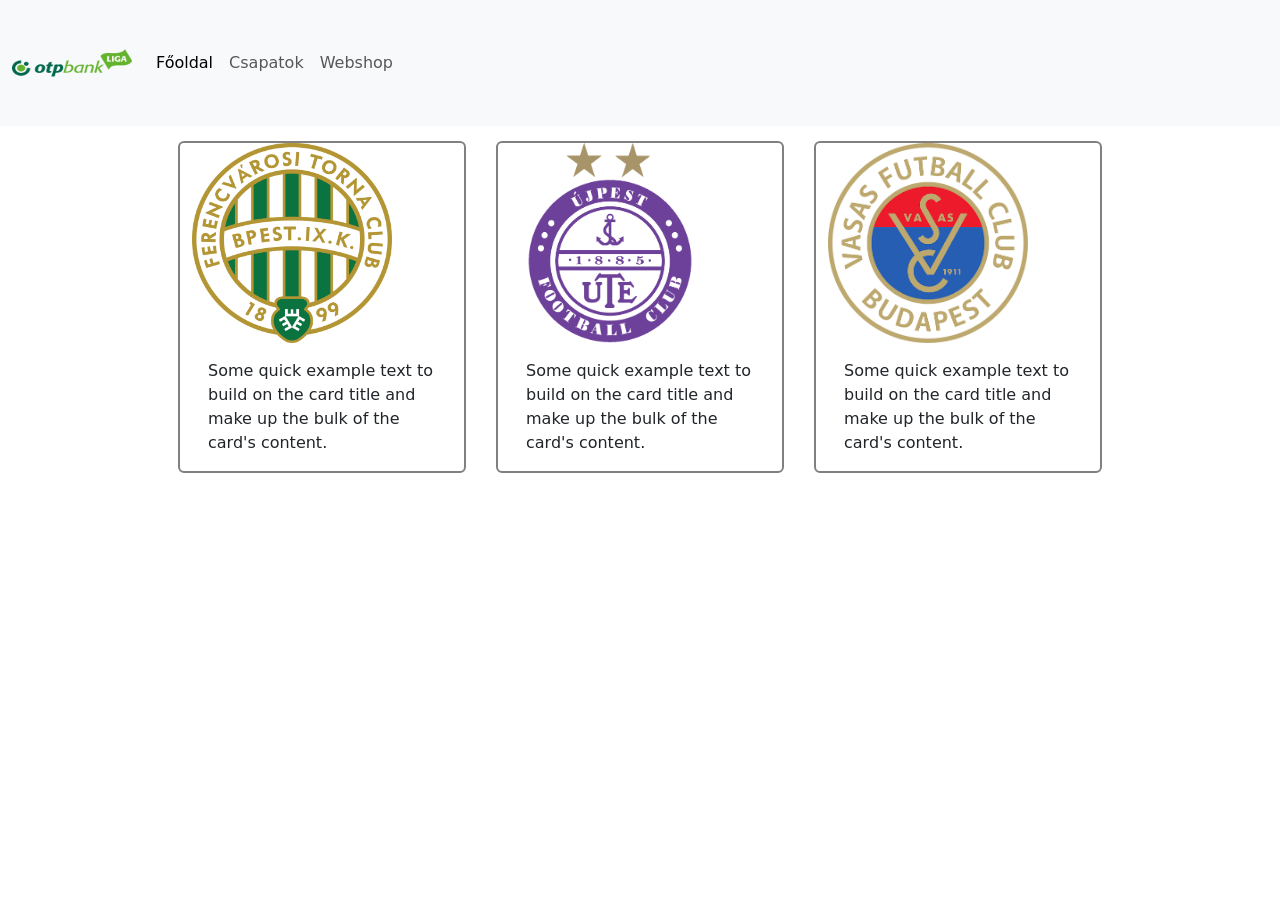
==== csapatok.html @ 621c9a52 "csapat oldal mintaja" ====
<!DOCTYPE html>
<html lang="hu">

<head>
    <meta charset="UTF-8">
    <meta name="viewport" content="width=device-width, initial-scale=1.0">
    <link href="https://cdn.jsdelivr.net/npm/bootstrap@5.0.2/dist/css/bootstrap.min.css" rel="stylesheet"
        integrity="sha384-EVSTQN3/azprG1Anm3QDgpJLIm9Nao0Yz1ztcQTwFspd3yD65VohhpuuCOmLASjC" crossorigin="anonymous">
    <link rel="stylesheet" href="css/style.css">
    <title>NB1 Watch</title>
</head>

<body>
    <nav class="navbar navbar-expand-lg navbar-light bg-light">
        <div class="container-fluid">
            <a class="navbar-brand" href="index.html"><img src="pics/141.png" alt="141" class="logo"></a>
            <button class="navbar-toggler" type="button" data-bs-toggle="collapse" data-bs-target="#navbarNavAltMarkup"
                aria-controls="navbarNavAltMarkup" aria-expanded="false" aria-label="Toggle navigation">
                <span class="navbar-toggler-icon"></span>
            </button>
            <div class="collapse navbar-collapse" id="navbarNavAltMarkup">
                <div class="navbar-nav">
                    <a class="nav-link active" aria-current="page" href="index.html">Főoldal</a>
                    <a class="nav-link" href="csapatok.html">Csapatok</a>
                    <a class="nav-link" href="webshop.html">Webshop</a>
                </div>
            </div>
        </div>
    </nav>

    <div class="container">
        <div class="col col-rows-1 col-rows-md-2 col-rows-lg-3">
            <div class="row">
                <div class="card" style="width: 18rem;">
                    <img src="pics/ftc.webp" class="card-img-top" alt="ftc">
                    <div class="card-body">
                        <p class="card-text">Some quick example text to build on the card title and make up the bulk of
                            the
                            card's content.</p>
                    </div>
                </div>
                <div class="card" style="width: 18rem;">
                    <img src="pics/ute.svg" class="card-img-top" alt="ute">
                    <div class="card-body">
                        <p class="card-text">Some quick example text to build on the card title and make up the bulk of
                            the
                            card's content.</p>
                    </div>
                </div>
                <div class="card" style="width: 18rem;">
                    <img src="pics/vasas.png" class="card-img-top" alt="vasas">
                    <div class="card-body">
                        <p class="card-text">Some quick example text to build on the card title and make up the bulk of
                            the
                            card's content.</p>
                    </div>
                </div>
            </div>
        </div>
    </div>
</body>
---- css/style.css ----
.logo{
    height: 100px;
    width: 120px;
}

.carousel-item{
    max-height: 700px;
}

.card{
    justify-content: center;
    margin: 15px;
    border: solid gray 2px;
}

.card-img-top{
    max-height: 200px;
    max-width: 200px;
}

.row{
    justify-content: center;
}
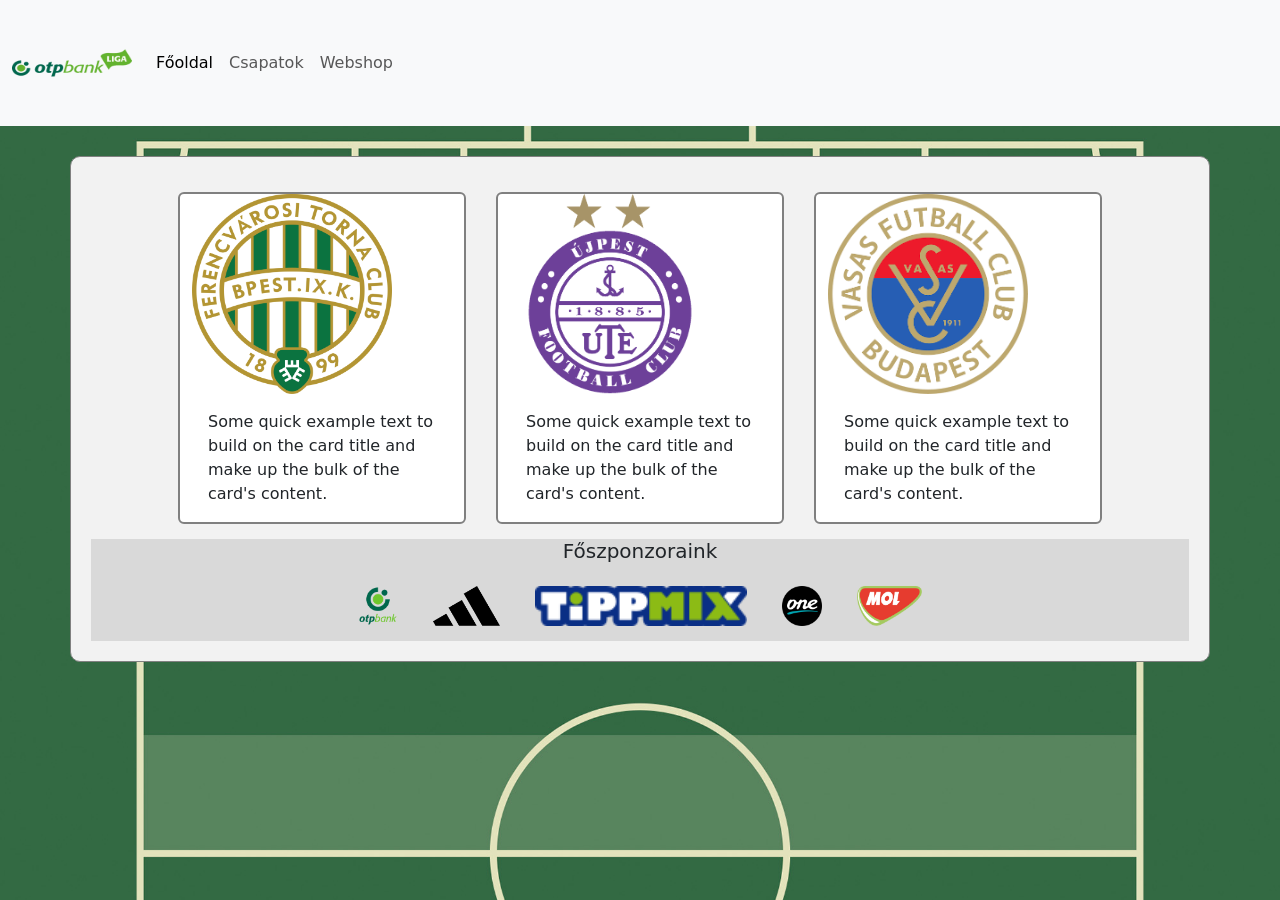
==== commit c0751de8: "fooldal befejezese" ====
--- a/csapatok.html
+++ b/csapatok.html
@@ -57,5 +57,13 @@
                 </div>
             </div>
         </div>
+        <footer>
+            <h5>Főszponzoraink</h5>
+            <a href="https://www.otpbank.hu/portal/hu/maganszemelyek" target="_blank"><img src="pics/otpbank.webp" alt="otpbank" id="szponzor"></a>
+            <a href="https://www.adidas.hu/" target="_blank"><img src="pics/adidas.webp" alt="adidas" id="szponzor"></a>
+            <a href="https://www.tippmixpro.hu/" target="_blank"><img src="pics/tippmix.png" alt="tippmix" id="szponzor"></a>
+            <a href="https://www.one.hu/" target="_blank"><img src="pics/one_logo2.png" alt="one" id="szponzor"></a>
+            <a href="https://mol.hu/hu/" target="_blank"><img src="pics/MOL_logo_2014_ok.png" alt="mol" id="szponzor"></a>
+        </footer>
     </div>
 </body>
--- a/css/style.css
+++ b/css/style.css
@@ -1,23 +1,90 @@
-.logo{
+.logo {
     height: 100px;
     width: 120px;
 }
 
-.carousel-item{
+body {
+    background-image: url(../pics/hatter.jpg);
+    background-repeat: no-repeat;
+    background-size: cover;
+}
+
+.carousel-item {
     max-height: 700px;
 }
 
-.card{
+.carousel-caption {
+    margin: 30px;
+    background-color: rgba(255, 255, 255, 0.6);
+    border-radius: 5px;
+}
+
+.card {
     justify-content: center;
     margin: 15px;
     border: solid gray 2px;
 }
 
-.card-img-top{
+.card-img-top {
     max-height: 200px;
     max-width: 200px;
 }
 
-.row{
+.row {
     justify-content: center;
+}
+
+.container {
+    background-color: #f2f2f2;
+    border: gray solid 1px;
+    border-radius: 10px;
+    padding: 20px;
+    margin-top: 30px;
+}
+
+.carousel {
+    padding: 5px;
+}
+
+table,
+th,
+td {
+    border: 1px solid #e6e6e6;
+    border-collapse: collapse;
+    padding: 5px;
+    border-bottom: 1px solid gray;
+}
+
+th,
+td {
+    background-color: #e6e6e6;
+    text-align: center;
+}
+
+#europa {
+    background-color: #68c1fd;
+}
+
+#lefele {
+    background-color: #e60000;
+}
+
+#kicsikep {
+    width: 30px;
+    height: 30px;
+}
+
+.naptar {
+    margin-top: 140px;
+}
+
+footer {
+    text-align: center;
+    align-items: center;
+    background-color: #d9d9d9;
+}
+
+#szponzor {
+    height: 70px;
+    padding: 15px;
 }
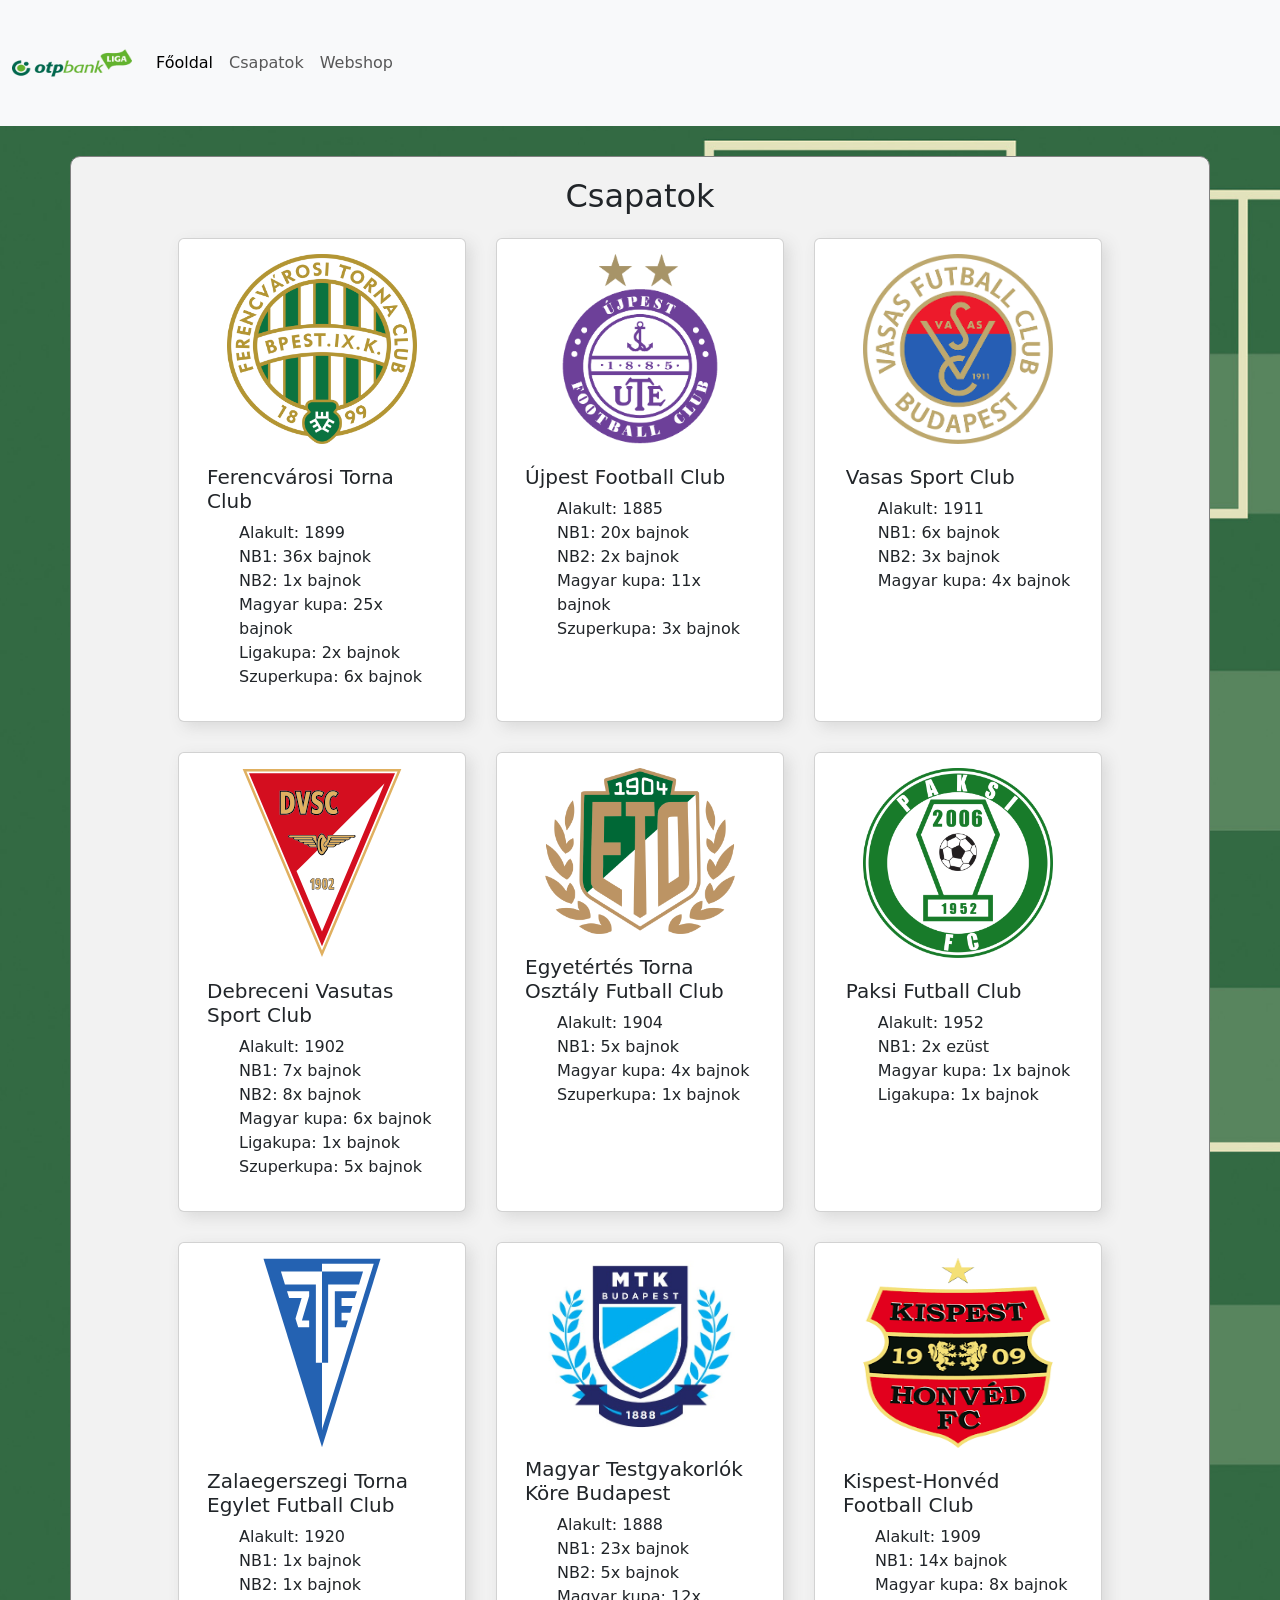
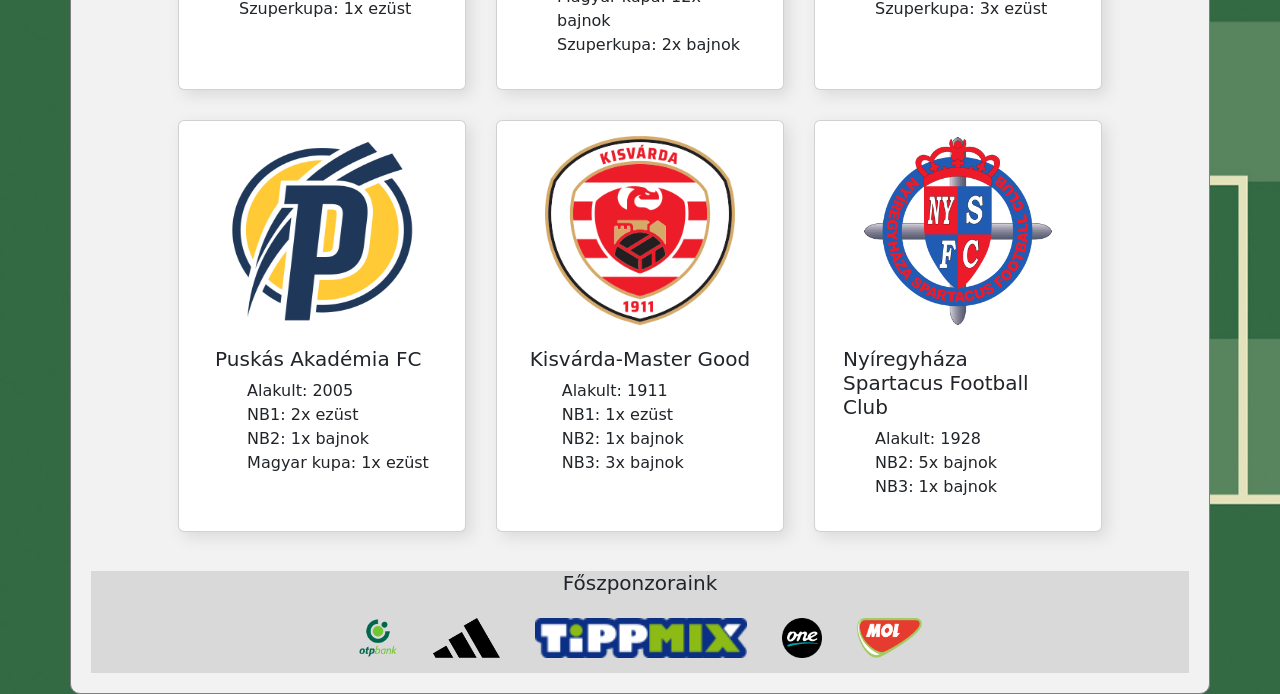
==== commit 2a3dea8b: "csapatok oldal befejezese" ====
--- a/csapatok.html
+++ b/csapatok.html
@@ -29,41 +29,178 @@
     </nav>
 
     <div class="container">
+        <header>
+            <h2>Csapatok</h2>
+        </header>
         <div class="col col-rows-1 col-rows-md-2 col-rows-lg-3">
             <div class="row">
                 <div class="card" style="width: 18rem;">
                     <img src="pics/ftc.webp" class="card-img-top" alt="ftc">
                     <div class="card-body">
-                        <p class="card-text">Some quick example text to build on the card title and make up the bulk of
-                            the
-                            card's content.</p>
+                        <h5>Ferencvárosi Torna Club</h5>
+                        <ul style="list-style-type:none;">
+                            <li>Alakult: 1899</li>
+                            <li>NB1: 36x bajnok</li>
+                            <li>NB2: 1x bajnok</li>
+                            <li>Magyar kupa: 25x bajnok</li>
+                            <li>Ligakupa: 2x bajnok</li>
+                            <li>Szuperkupa: 6x bajnok</li>
+                        </ul>
                     </div>
                 </div>
                 <div class="card" style="width: 18rem;">
                     <img src="pics/ute.svg" class="card-img-top" alt="ute">
                     <div class="card-body">
-                        <p class="card-text">Some quick example text to build on the card title and make up the bulk of
-                            the
-                            card's content.</p>
+                        <h5>Újpest Football Club</h5>
+                        <ul style="list-style-type:none;">
+                            <li>Alakult: 1885</li>
+                            <li>NB1: 20x bajnok</li>
+                            <li>NB2: 2x bajnok</li>
+                            <li>Magyar kupa: 11x bajnok</li>
+                            <li>Szuperkupa: 3x bajnok</li>
+                        </ul>
                     </div>
                 </div>
                 <div class="card" style="width: 18rem;">
                     <img src="pics/vasas.png" class="card-img-top" alt="vasas">
                     <div class="card-body">
-                        <p class="card-text">Some quick example text to build on the card title and make up the bulk of
-                            the
-                            card's content.</p>
+                        <h5>Vasas Sport Club</h5>
+                        <ul style="list-style-type:none;">
+                            <li>Alakult: 1911</li>
+                            <li>NB1: 6x bajnok</li>
+                            <li>NB2: 3x bajnok</li>
+                            <li>Magyar kupa: 4x bajnok</li>
+                        </ul>
                     </div>
                 </div>
             </div>
-        </div>
+            <div class="row">
+                <div class="card" style="width: 18rem;">
+                    <img src="pics/dvsc.svg" class="card-img-top" alt="dvsc">
+                    <div class="card-body">
+                        <h5>Debreceni Vasutas Sport Club</h5>
+                        <ul style="list-style-type:none;">
+                            <li>Alakult: 1902</li>
+                            <li>NB1: 7x bajnok</li>
+                            <li>NB2: 8x bajnok</li>
+                            <li>Magyar kupa: 6x bajnok</li>
+                            <li>Ligakupa: 1x bajnok</li>
+                            <li>Szuperkupa: 5x bajnok</li>
+                        </ul>
+                    </div>
+                </div>
+                <div class="card" style="width: 18rem;">
+                    <img src="pics/eto.webp" class="card-img-top" alt="eto">
+                    <div class="card-body">
+                        <h5>Egyetértés Torna Osztály Futball Club</h5>
+                        <ul style="list-style-type:none;">
+                            <li>Alakult: 1904</li>
+                            <li>NB1: 5x bajnok</li>
+                            <li>Magyar kupa: 4x bajnok</li>
+                            <li>Szuperkupa: 1x bajnok</li>
+                        </ul>
+                    </div>
+                </div>
+                <div class="card" style="width: 18rem;">
+                    <img src="pics/paks.webp" class="card-img-top" alt="paks">
+                    <div class="card-body">
+                        <h5>Paksi Futball Club</h5>
+                        <ul style="list-style-type:none;">
+                            <li>Alakult: 1952</li>
+                            <li>NB1: 2x ezüst</li>
+                            <li>Magyar kupa: 1x bajnok</li>
+                            <li>Ligakupa: 1x bajnok</li>
+                        </ul>
+                    </div>
+                </div>
+                <div class="row">
+                    <div class="card" style="width: 18rem;">
+                        <img src="pics/zte.svg" class="card-img-top" alt="zte">
+                        <div class="card-body">
+                            <h5>Zalaegerszegi Torna Egylet Futball Club</h5>
+                            <ul style="list-style-type:none;">
+                                <li>Alakult: 1920</li>
+                                <li>NB1: 1x bajnok</li>
+                                <li>NB2: 1x bajnok</li>
+                                <li>Szuperkupa: 1x ezüst</li>
+                            </ul>
+                        </div>
+                    </div>
+                    <div class="card" style="width: 18rem;">
+                        <img src="pics/mtk.png" class="card-img-top" alt="mtk">
+                        <div class="card-body">
+                            <h5>Magyar Testgyakorlók Köre Budapest</h5>
+                            <ul style="list-style-type:none;">
+                                <li>Alakult: 1888</li>
+                                <li>NB1: 23x bajnok</li>
+                                <li>NB2: 5x bajnok</li>
+                                <li>Magyar kupa: 12x bajnok</li>
+                                <li>Szuperkupa: 2x bajnok</li>
+                            </ul>
+                        </div>
+                    </div>
+                    <div class="card" style="width: 18rem;">
+                        <img src="pics/honved.png" class="card-img-top" alt="honved">
+                        <div class="card-body">
+                            <h5>Kispest-Honvéd Football Club</h5>
+                            <ul style="list-style-type:none;">
+                                <li>Alakult: 1909</li>
+                                <li>NB1: 14x bajnok</li>
+                                <li>Magyar kupa: 8x bajnok</li>
+                                <li>Szuperkupa: 3x ezüst</li>
+                            </ul>
+                        </div>
+                    </div>
+                    <div class="row">
+                        <div class="card" style="width: 18rem;">
+                            <img src="pics/puskas.webp" class="card-img-top" alt="pafc">
+                            <div class="card-body">
+                                <h5>Puskás Akadémia FC</h5>
+                                <ul style="list-style-type:none;">
+                                    <li>Alakult: 2005</li>
+                                    <li>NB1: 2x ezüst</li>
+                                    <li>NB2: 1x bajnok</li>
+                                    <li>Magyar kupa: 1x ezüst</li>
+                                </ul>
+                            </div>
+                        </div>
+                        <div class="card" style="width: 18rem;">
+                            <img src="pics/kisvarda.webp" class="card-img-top" alt="kisvarda">
+                            <div class="card-body">
+                                <h5>Kisvárda-Master Good</h5>
+                                <ul style="list-style-type:none;">
+                                    <li>Alakult: 1911</li>
+                                    <li>NB1: 1x ezüst</li>
+                                    <li>NB2: 1x bajnok</li>
+                                    <li>NB3: 3x bajnok</li>
+                                </ul>
+                            </div>
+                        </div>
+                        <div class="card" style="width: 18rem;">
+                            <img src="pics/szpari.webp" class="card-img-top" alt="szpari">
+                            <div class="card-body">
+                                <h5>Nyíregyháza Spartacus Football Club</h5>
+                                <ul style="list-style-type:none;">
+                                    <li>Alakult: 1928</li>
+                                    <li>NB2: 5x bajnok</li>
+                                    <li>NB3: 1x bajnok</li>
+                                </ul>
+                            </div>
+                        </div>
+                    </div>
+                </div>
+            </div>
+        </div><br>
         <footer>
             <h5>Főszponzoraink</h5>
-            <a href="https://www.otpbank.hu/portal/hu/maganszemelyek" target="_blank"><img src="pics/otpbank.webp" alt="otpbank" id="szponzor"></a>
+            <a href="https://www.otpbank.hu/portal/hu/maganszemelyek" target="_blank"><img src="pics/otpbank.webp"
+                    alt="otpbank" id="szponzor"></a>
             <a href="https://www.adidas.hu/" target="_blank"><img src="pics/adidas.webp" alt="adidas" id="szponzor"></a>
-            <a href="https://www.tippmixpro.hu/" target="_blank"><img src="pics/tippmix.png" alt="tippmix" id="szponzor"></a>
+            <a href="https://www.tippmixpro.hu/" target="_blank"><img src="pics/tippmix.png" alt="tippmix"
+                    id="szponzor"></a>
             <a href="https://www.one.hu/" target="_blank"><img src="pics/one_logo2.png" alt="one" id="szponzor"></a>
-            <a href="https://mol.hu/hu/" target="_blank"><img src="pics/MOL_logo_2014_ok.png" alt="mol" id="szponzor"></a>
+            <a href="https://mol.hu/hu/" target="_blank"><img src="pics/MOL_logo_2014_ok.png" alt="mol"
+                    id="szponzor"></a>
         </footer>
     </div>
 </body>
--- a/css/style.css
+++ b/css/style.css
@@ -20,14 +20,17 @@
 }
 
 .card {
+    align-items: center;
     justify-content: center;
     margin: 15px;
-    border: solid gray 2px;
+    box-shadow: 5px 5px 15px 0px #d9d9d9;
 }
 
 .card-img-top {
     max-height: 200px;
     max-width: 200px;
+    padding: 5px;
+    margin-top: 10px;
 }
 
 .row {
@@ -53,6 +56,7 @@
     border-collapse: collapse;
     padding: 5px;
     border-bottom: 1px solid gray;
+    box-shadow: 5px 5px 15px 0px #d9d9d9;
 }
 
 th,
@@ -87,4 +91,8 @@
 #szponzor {
     height: 70px;
     padding: 15px;
+}
+
+header {
+    text-align: center;
 }
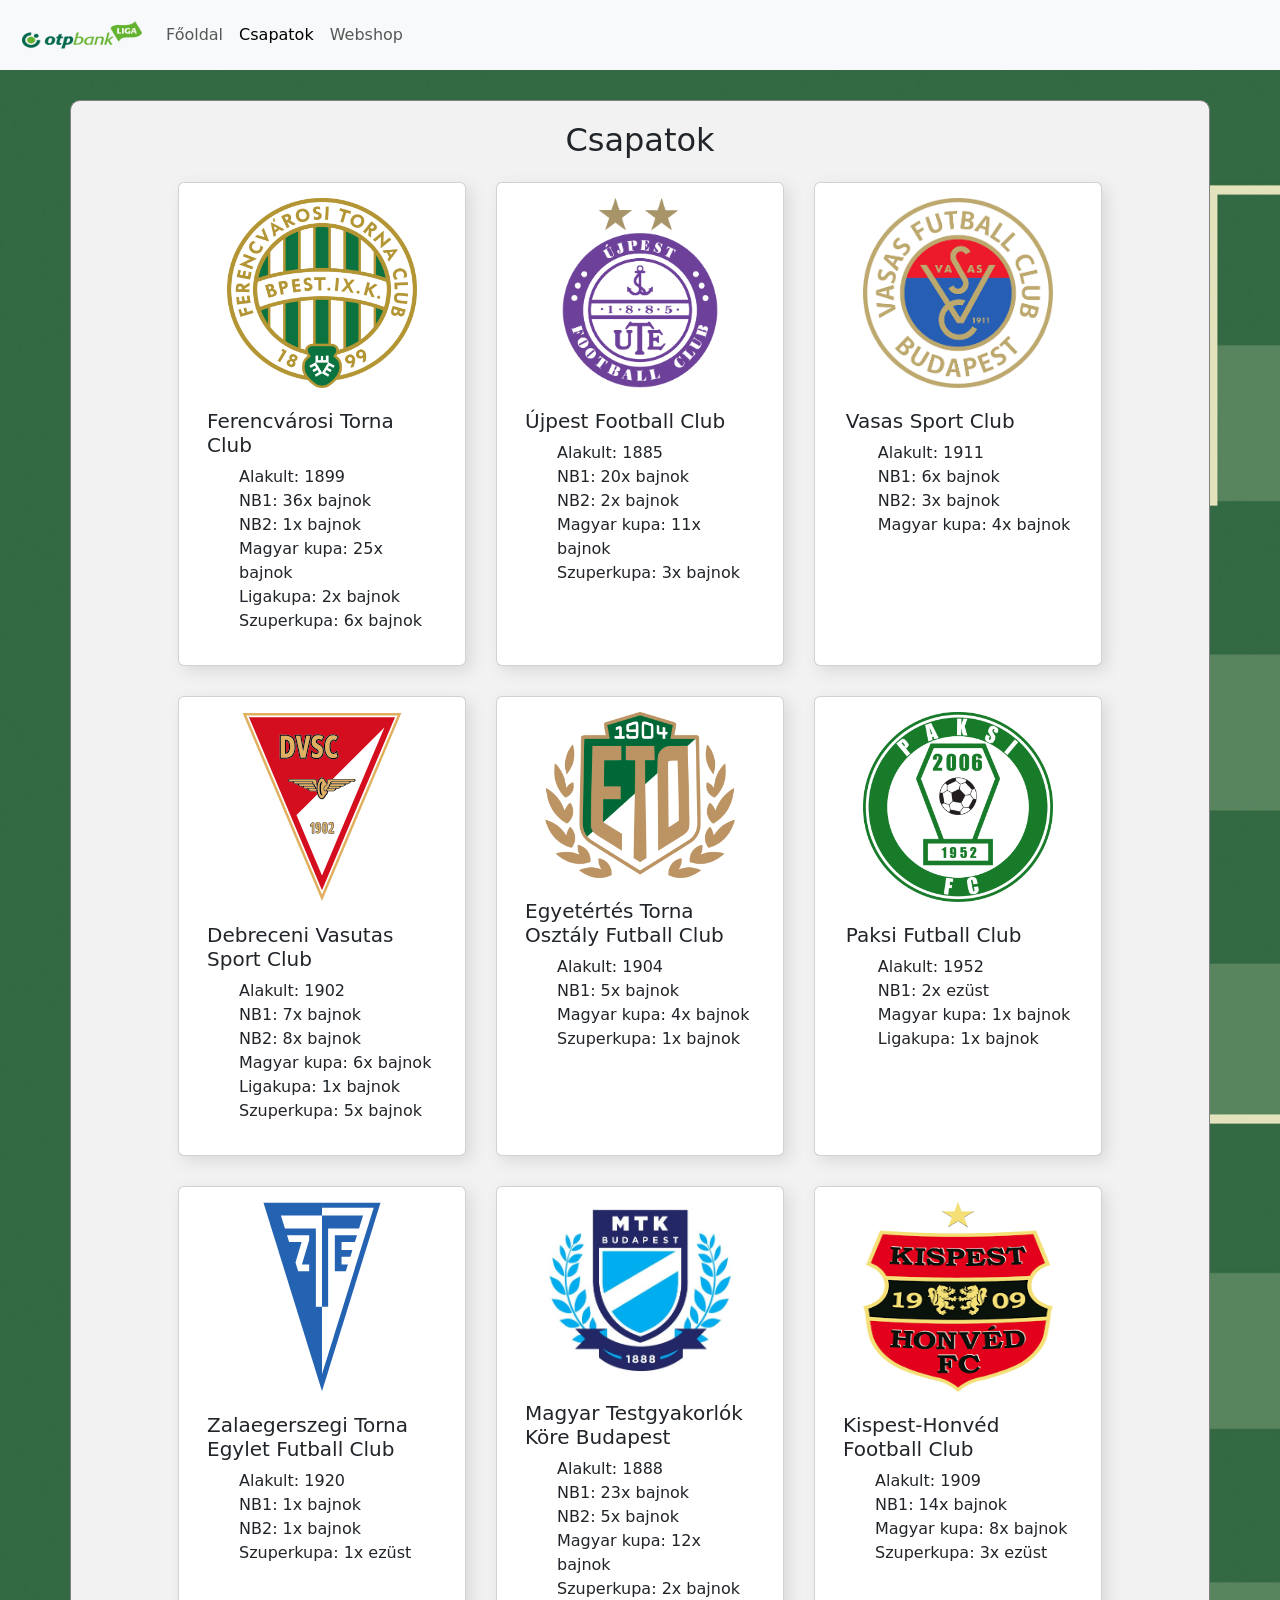
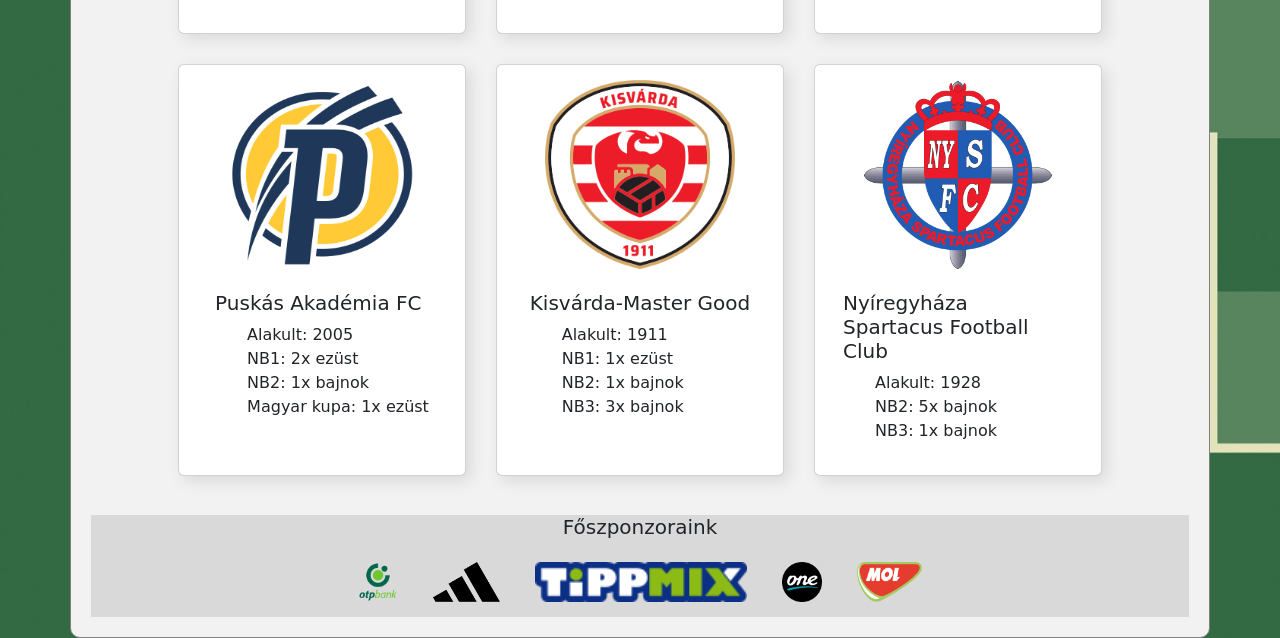
==== commit ab9a2ce5: "webshop" ====
--- a/csapatok.html
+++ b/csapatok.html
@@ -20,8 +20,8 @@
             </button>
             <div class="collapse navbar-collapse" id="navbarNavAltMarkup">
                 <div class="navbar-nav">
-                    <a class="nav-link active" aria-current="page" href="index.html">Főoldal</a>
-                    <a class="nav-link" href="csapatok.html">Csapatok</a>
+                    <a class="nav-link" href="index.html">Főoldal</a>
+                    <a class="nav-link active" aria-current="page" href="csapatok.html">Csapatok</a>
                     <a class="nav-link" href="webshop.html">Webshop</a>
                 </div>
             </div>
--- a/css/style.css
+++ b/css/style.css
@@ -7,6 +7,11 @@
     background-image: url(../pics/hatter.jpg);
     background-repeat: no-repeat;
     background-size: cover;
+}
+
+.navbar {
+    height: 70px;
+    padding: 10px;
 }
 
 .carousel-item {
@@ -43,6 +48,20 @@
     border-radius: 10px;
     padding: 20px;
     margin-top: 30px;
+}
+
+.container2 {
+    text-align: center;
+    align-items: center;
+    padding: 10px;
+    font-variant: small-caps;
+    border-radius: 5px;
+    background-color: #668cff;
+}
+
+.container2 a {
+    text-decoration: none;
+    color: white;
 }
 
 .carousel {
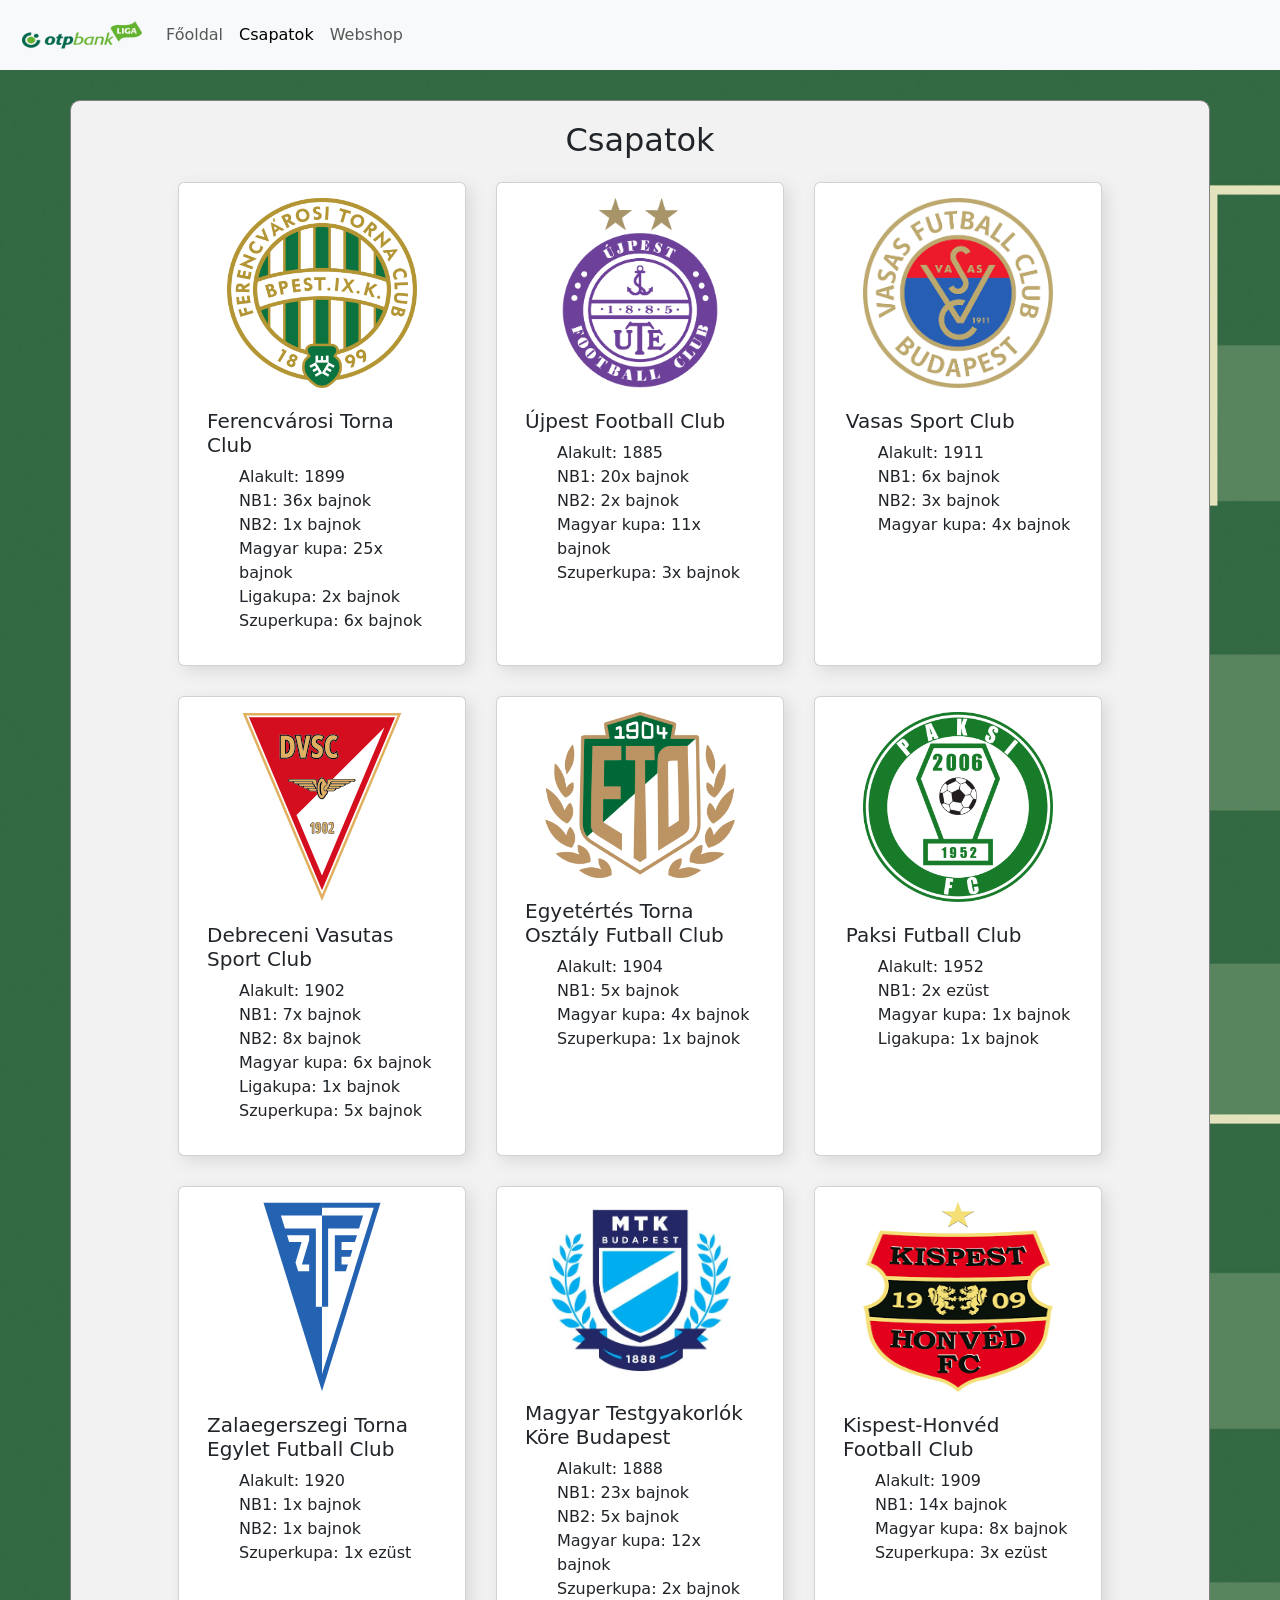
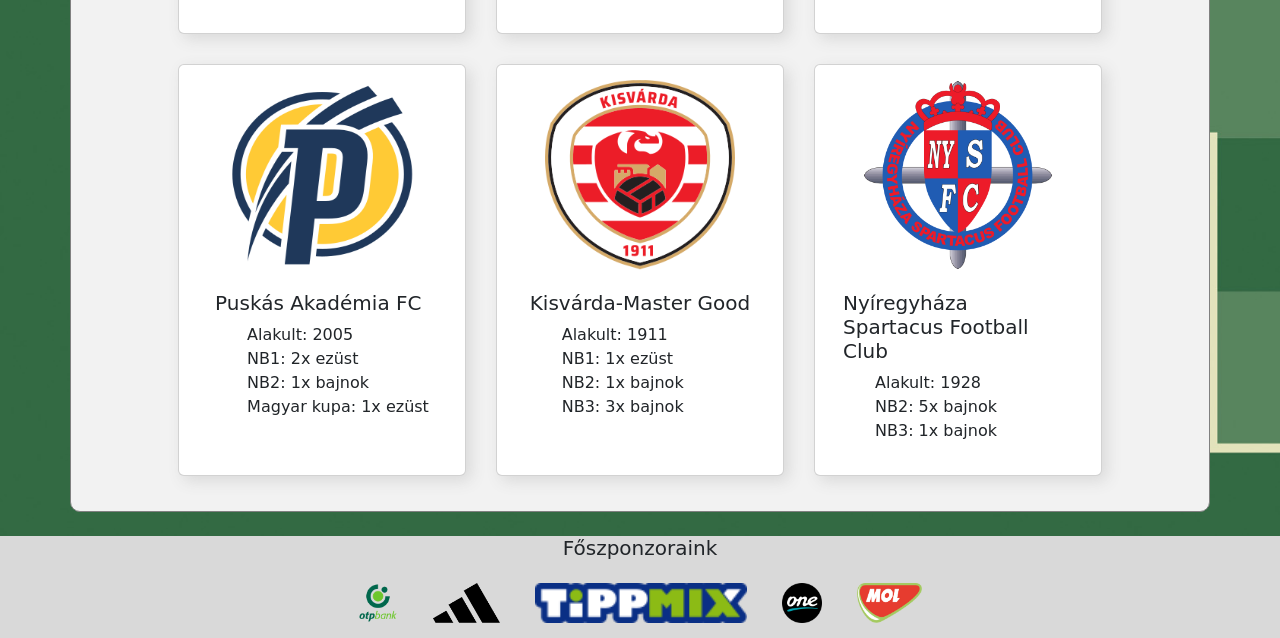
==== commit 893f499d: "webshop befejezese es kiegeszitesek" ====
--- a/csapatok.html
+++ b/csapatok.html
@@ -190,17 +190,18 @@
                     </div>
                 </div>
             </div>
-        </div><br>
-        <footer>
-            <h5>Főszponzoraink</h5>
-            <a href="https://www.otpbank.hu/portal/hu/maganszemelyek" target="_blank"><img src="pics/otpbank.webp"
-                    alt="otpbank" id="szponzor"></a>
-            <a href="https://www.adidas.hu/" target="_blank"><img src="pics/adidas.webp" alt="adidas" id="szponzor"></a>
-            <a href="https://www.tippmixpro.hu/" target="_blank"><img src="pics/tippmix.png" alt="tippmix"
-                    id="szponzor"></a>
-            <a href="https://www.one.hu/" target="_blank"><img src="pics/one_logo2.png" alt="one" id="szponzor"></a>
-            <a href="https://mol.hu/hu/" target="_blank"><img src="pics/MOL_logo_2014_ok.png" alt="mol"
-                    id="szponzor"></a>
-        </footer>
+        </div>
     </div>
+    <br>
+
+    <footer>
+        <h5>Főszponzoraink</h5>
+        <a href="https://www.otpbank.hu/portal/hu/maganszemelyek" target="_blank"><img src="pics/otpbank.webp"
+                alt="otpbank" id="szponzor"></a>
+        <a href="https://www.adidas.hu/" target="_blank"><img src="pics/adidas.webp" alt="adidas" id="szponzor"></a>
+        <a href="https://www.tippmixpro.hu/" target="_blank"><img src="pics/tippmix.png" alt="tippmix"
+                id="szponzor"></a>
+        <a href="https://www.one.hu/" target="_blank"><img src="pics/one_logo2.png" alt="one" id="szponzor"></a>
+        <a href="https://mol.hu/hu/" target="_blank"><img src="pics/MOL_logo_2014_ok.png" alt="mol" id="szponzor"></a>
+    </footer>
 </body>
--- a/css/style.css
+++ b/css/style.css
@@ -114,4 +114,5 @@
 
 header {
     text-align: center;
-}+}
+
